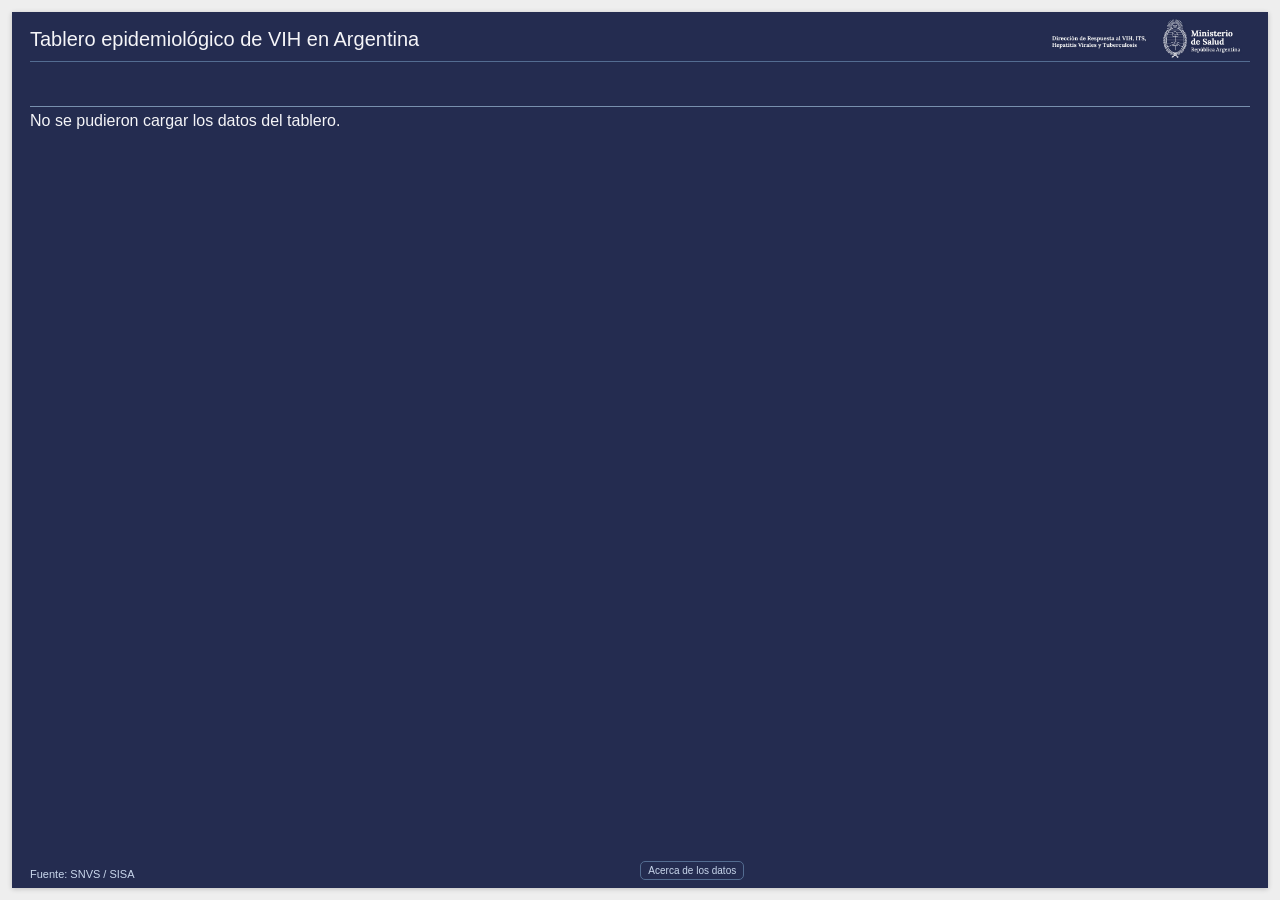
==== Tablero epidemiológico/index.html @ 686b8e59 "Actualiza tablero epidemiológico SNVS" ====
<!doctype html>
<html lang="es"><head><meta charset="utf-8"><meta name="viewport" content="width=device-width,initial-scale=1"><title>Tablero epidemiológico de VIH en Argentina</title><link rel="stylesheet" href="tablero.css?v=5a34aff907e933073be30cf31697fdbc86e9126747e6f04a973ccd73c7a1d523"><script defer src="datos.js?v=08d4b84c9bd1db1214e5861d3b5631795f419cfc0ba12c6e5f6bb21f41cb4338"></script><script defer src="sifilis-local.js?v=eb937ed7e696e6b89b0c40c499ac1662954489f617b2821fdbd44c3e2dfa8a61"></script><script defer src="tablero.js?v=c95aaaac91baa90a50e27a6c3d71727dc5d7f3d532b2e5aba0de4948b0224da9"></script></head>
<body>
<div class="reporte-viewport"><main>
<header><h1>Tablero epidemiológico de VIH en Argentina</h1><div class="logo-institucional"><img src="logo-institucional.jpg?v=9d30879857f6b8a193ab15d18e3f5077c43b7bac5452ae0323095294196f23f1" alt="Dirección de Respuesta al VIH, ITS, Hepatitis Virales y Tuberculosis. Ministerio de Salud de la República Argentina."></div></header>
<nav aria-label="Secciones del tablero" id="navegacion"></nav>
<div id="demo" hidden>DEMOSTRACIÓN · Datos ficticios para verificar el funcionamiento.</div>
<div class="titulo-vista"><h2 id="titulo" tabindex="-1"></h2><button id="restablecer">Restablecer filtros</button></div>
<div id="contenido"></div>
<footer><span id="periodo">Fuente: SNVS / SISA</span><button class="acerca" id="abrir-metodologia">Acerca de los datos</button><span class="pie-derecho"><span id="fecha-exportacion"></span><small id="version-tablero" class="version-tablero" hidden></small></span></footer>
</main></div>
<dialog id="dialogo"><div class="dialogo-cabecera"><h2 id="dialogo-titulo"></h2><button id="cerrar-dialogo" aria-label="Cerrar">Cerrar ×</button></div><div id="dialogo-contenido"></div></dialog>
<template id="metodologia-casos">
  <p>La evolución compara diagnósticos de VIH por año de diagnóstico. Podés elegir casos o tasas y combinar varias geografías, sexos y edades. Cada serie conserva su propio valor. El n total cuenta una sola vez los casos incluidos en selecciones superpuestas.</p>
  <p>Las tasas dividen los diagnósticos por la población del mismo año, territorio, sexo y grupo etario, y se expresan por 100.000 habitantes. El mapa y el ranking provincial tienen sus propios filtros y muestran el año seleccionado.</p>
  <p class="nota">Fuente de casos: SNVS / SISA. Los conteos pueden actualizarse por retrasos de notificación.</p>
</template>
<template id="metodologia-geografia">
  <p>Las barras apiladas muestran cómo se distribuyen los diagnósticos de VIH entre regiones en cada año. El mapa y el ranking muestran el porcentaje correspondiente a cada provincia en el año seleccionado, sobre los diagnósticos con provincia de residencia conocida.</p>
  <p>Los filtros de género y grupo de edad se aplican a ambas vistas. El selector de año se aplica al mapa y al ranking. En esta distribución, GBA comprende CABA y 24 partidos bonaerenses. Centro comprende el resto de Buenos Aires, Córdoba, Santa Fe y Entre Ríos.</p>
  <p class="nota">Fuente: SNVS / SISA.</p>
</template>
<template id="metodologia-genero">
  <p>La solapa muestra la distribución de diagnósticos de VIH por género y edad y su evolución. La geografía se comparte. El grupo de edad filtra los gráficos de género, y el género filtra los gráficos de edad.</p>
  <p>La razón varones/mujeres divide los diagnósticos de varones por los de mujeres. La mediana se calcula a partir de las edades individuales y representa el punto que divide los diagnósticos con edad informada en dos mitades.</p>
  <p class="nota">Fuente: SNVS / SISA. El género registrado en esta solapa es una variable distinta del sexo usado para las tasas poblacionales.</p>
</template>
<template id="metodologia-vias">
  <p>El gráfico circular muestra la distribución de las vías de transmisión informadas en los diagnósticos de VIH de 2025, según la geografía, el género y la edad elegidos.</p>
  <p>Al seleccionar varones, aparece la comparación por grupo de edad. Cada barra representa el 100 % de las vías informadas en ese grupo para el año seleccionado. El n indica los diagnósticos incluidos en el cálculo.</p>
  <p class="nota">Fuente: SNVS / SISA.</p>
</template>
<template id="metodologia-diagnostico">
  <p>Los porcentajes de diagnóstico tardío y enfermedad avanzada se calculan sobre los casos con dato de oportunidad diagnóstica. La enfermedad avanzada está incluida en el diagnóstico tardío.</p>
  <p>La evolución y las comparaciones por edad, género y vía de transmisión usan los bienios 2022–2023 y 2024–2025. Los porcentajes se calculan después de sumar los casos y denominadores de cada bienio.</p>
  <p>Se muestra el porcentaje cuando al menos el 60 % de los casos del grupo tiene dato de oportunidad diagnóstica. El n indica cuántos casos tienen ese dato.</p>
  <p class="nota">Fuente: SNVS / SISA.</p>
</template>
<template id="metodologia-mapas-diagnostico">
  <p>Los dos mapas muestran diagnóstico tardío y enfermedad avanzada por jurisdicción para el bienio, género y grupo de edad seleccionados. La enfermedad avanzada es parte del diagnóstico tardío. Ambos porcentajes se calculan sobre los casos con dato de oportunidad diagnóstica de todo el bienio.</p>
  <p>Se muestra el valor cuando al menos el 55 % de los casos del grupo tiene dato. Las jurisdicciones por debajo del umbral se indican en gris.</p>
  <p>Al elegir una región se amplía el detalle territorial. GBA comprende CABA y 24 partidos bonaerenses. Centro incluye el resto de Buenos Aires, Córdoba, Santa Fe y Entre Ríos.</p>
  <p class="nota">Fuente: SNVS / SISA.</p>
</template>
<template id="metodologia-mortalidad">
  <p>La solapa reúne las defunciones por sida y las tasas de mortalidad por 100.000 habitantes. La tasa bruta divide las defunciones por la población correspondiente. La tasa ajustada por edad combina las tasas específicas usando una población estándar.</p>
  <p>La tabla resume 2020–2024. El mapa y la comparación provincial muestran 2024. Los gráficos por edad muestran las tasas y qué proporción de las defunciones corresponde a cada grupo.</p>
  <p class="nota">Fuente: DEIS / Ministerio de Salud de la Nación. Boletín N.º 43 de Respuesta al VIH y las ITS en Argentina y tablas de defunciones del tablero.</p>
</template>
<template id="metodologia-sifilis">
  <p>La evolución, el mapa provincial y las comparaciones muestran diagnósticos notificados de sífilis. Las tasas dividen los casos por las proyecciones de población del INDEC para el año, la geografía, el sexo y la edad correspondientes, y se expresan por 100.000 habitantes.</p>
  <p>La evolución recorre todos los años. El mapa y la comparación regional usan el año y el grupo de edad seleccionados y siempre muestran el país completo. La comparación por edad muestra todos los grupos visibles del año elegido. La dona muestra la distribución por sexo registrado.</p>
  <p>«Todas las edades» incluye los diagnósticos desde los 10 años y los de edad sin especificar. Su tasa usa la población de 10 años o más. «Ambos sexos» incluye los diagnósticos sin sexo informado. Las barras de edad individuales empiezan en 15–19. Centro reúne CABA, Buenos Aires, Córdoba, Entre Ríos y Santa Fe. El total de Argentina incluye casos sin jurisdicción informada.</p>
  <p class="nota">Fuente de casos: SNVS. Las tasas de sífilis empiezan en 2022 y usan la serie poblacional del INDEC basada en el Censo 2022.</p>
</template>
<template id="metodologia-sifilis-territorio">
  <p>Se muestran muestras de tamizaje de sífilis en población general y en personas gestantes. Para gestantes se suman las muestras del primer control y de controles sin especificar antes de calcular los indicadores.</p>
  <p>La positividad es el número de muestras positivas dividido por el de muestras estudiadas, multiplicado por 100. Las barras de casos separan las muestras positivas y negativas. Para calcular resultados nacionales o regionales se suman los conteos provinciales antes de dividir.</p>
  <p>El grupo de edad filtra las evoluciones. El año filtra las comparaciones por edad. «Todas las edades» incluye a menores de 10 años y muestras sin edad especificada. En gestantes, los grupos a partir de 65 años figuran en el total de todas las edades.</p>
  <p class="nota">Fuente: SNVS / SISA, reporte SNVS004, semanas epidemiológicas 1–53.</p>
</template>
<template id="metodologia-sifilis-coinfeccion">
  <p>Se cuentan los registros con un diagnóstico de VIH y uno de sífilis en el mismo año calendario. La proporción divide esos registros por todos los diagnósticos de VIH del mismo grupo y año. El segmento sin coinfección registrada es la diferencia entre ambos conteos.</p>
  <p>La comparación por edad usa la edad registrada en el archivo de coinfección, que no especifica a cuál de los diagnósticos corresponde. El total nacional incluye registros sin provincia informada. Centro incluye CABA, Buenos Aires, Córdoba, Entre Ríos y Santa Fe.</p>
  <p>«Todas las edades» y «Ambos sexos» incluyen respectivamente los registros sin edad o sin sexo informado.</p>
  <p>Cuando el recuento de coinfecciones supera el total de VIH del grupo, se omite la barra y la proporción de esa categoría. Los conteos quedan disponibles en «Ver datos».</p>
</template>
<template id="metodologia-resumen">
  <p>Las tarjetas muestran 2025 o, cuando falta ese dato, 2024. Diagnóstico tardío y enfermedad avanzada usan 2024–2025, con 2022–2023 como bienio de comparación. Las líneas anuales muestran hasta cinco años. La referencia nacional corresponde al mismo período que el valor territorial.</p>
  <p>El mapa muestra valores por provincia. Las vías de transmisión se calculan a partir de los conteos por género disponibles en el tablero e incluyen las vías desconocidas en el denominador.</p>
</template>
<template id="metodologia-definiciones">
  <p>Esta solapa reúne las definiciones de los indicadores, sus fórmulas y los criterios de disponibilidad. Consultá «Acerca de los datos» en cada solapa para ver cómo se aplican a sus gráficos.</p>
  <p>La fecha de exportación al pie de cada solapa corresponde a la base utilizada cuando la fecha está informada.</p>
</template>
<template id="metodologia-enlaces">
  <p class="fuentes-metodologia">Portales oficiales · <a href="https://sisa.msal.gov.ar/sisa/" target="_blank" rel="noopener">SISA</a> · <a href="https://www.indec.gob.ar/indec/web/Nivel3-Tema-2-24" target="_blank" rel="noopener">INDEC · Proyecciones y estimaciones de población</a></p>
</template>
<template id="metodologia-empalme">
  <p>El empalme poblacional se hace entre 2021 y 2022. Hasta 2021 se usan las proyecciones basadas en el Censo 2010. Desde 2022 se usan las estimaciones y proyecciones basadas en el Censo 2022. Cada tasa usa el denominador de su año. El cambio de base poblacional puede influir en la variación de la tasa entre esos dos años.</p>
  <p class="fuentes-metodologia"><a href="https://www.indec.gob.ar/ftp/cuadros/publicaciones/proyecciones_prov_2010_2040.pdf" target="_blank" rel="noopener">INDEC · Proyecciones provinciales de población por sexo y grupo de edad, 2010–2040 (Censo 2010)</a></p>
</template>
<template id="metodologia-poblacion-2022">
  <p class="fuentes-metodologia"><a href="https://www.indec.gob.ar/ftp/cuadros/publicaciones/proyecciones_jurisdicciones_2022_2040.pdf" target="_blank" rel="noopener">INDEC · Estimaciones y proyecciones de población por sexo y grupos de edad, jurisdicciones, 2022–2040 (Censo 2022)</a></p>
</template>
<template id="metodologia-cartografia">
  <p class="nota">Cartografía: Natural Earth y, para partidos bonaerenses, IGN / GeoRef. <a href="FUENTES.md">Fuentes cartográficas</a> · <a href="LICENCIA.md">Licencia</a>.</p>
</template>
<script src="https://metricas-tableros.estudiosymonitoreo.workers.dev/medir.js" data-pagina="epidemiologico" defer referrerpolicy="no-referrer"></script></body></html>
---- Tablero epidemiológico/tablero.css ----
:root{font-family:Arial,Helvetica,sans-serif;color:#f5f5f8;background:#eee;color-scheme:dark;--azul:#242c50;--linea:#536c91;--suave:#bcd9fa}
*{box-sizing:border-box}body{margin:0;display:flex;height:100vh;overflow:hidden}button,select,input{font:inherit}button,summary{cursor:pointer}a{color:inherit}button{border:1px solid var(--linea);background:#303c61;color:white;border-radius:5px;padding:7px 10px}button:hover{background:#405479}a:focus-visible,button:focus-visible,input:focus-visible,select:focus-visible,summary:focus-visible,[tabindex]:focus-visible{outline:2px solid #ffd337;outline-offset:2px}[hidden]{display:none!important}
/* Medidas de la navegación del tablero SVIH: tipografía de 13 px, iconos de 29 px. */
aside{display:flex;flex-direction:column;flex:0 0 240px;width:240px;height:100vh;background:#fff;color:#606469;padding:20px 0;color-scheme:light}nav button{display:flex;align-items:center;gap:13px;text-align:left;width:calc(100% - 8px);font-size:13px;font-weight:400;line-height:1.25;padding:14px 15px 14px 25px;border:0;border-radius:0 24px 24px 0;background:transparent;color:inherit}nav button[aria-current=page]{background:#bed7f5;color:#087dff;font-weight:700}nav button:hover{background:#eaf1fc}.nav-icon{width:29px;height:29px;flex:0 0 29px;padding:4px;border-radius:8px;color:var(--icono);background:var(--icono-fondo)}nav button span{white-space:normal;min-width:0}.acerca{margin:auto 16px 16px;background:#eaf1fc;color:#235a9e;border:0;text-align:left;font-size:12px;padding:12px}
.reporte-viewport{flex:1;min-width:0;height:100vh;position:relative}main{position:absolute;width:1366px;height:768px;padding:18px 24px 12px;background:var(--azul);box-shadow:0 1px 5px #0003;transform-origin:top left;display:flex;flex-direction:column;overflow:hidden}
header{height:76px;flex:none;display:flex;align-items:center;justify-content:space-between;gap:22px;border-bottom:2px solid var(--linea);padding-bottom:12px}h1{font-size:28px;font-weight:400;line-height:1.2;margin:0;max-width:850px}.logo-institucional{width:380px;height:80px;position:relative;overflow:hidden;flex:none}.logo-institucional img{display:block;width:100%;height:100%;object-fit:cover;object-position:right;clip-path:inset(4px 2px 3px 0)}
.titulo-vista{height:50px;flex:none;display:flex;align-items:center;justify-content:space-between;gap:20px}h2{font-size:22px;margin:0}h3{font-size:16px;line-height:1.25;margin:0;flex:none}#restablecer{font-size:11px}#demo{font-size:11px;flex:none;background:#f9db83;color:#332a12;padding:5px 10px;font-weight:bold}
#contenido{flex:1;min-height:0;display:flex;flex-direction:column;gap:12px}.dos,.tres{flex:1;min-height:0;display:grid;grid-template-columns:minmax(0,1fr) minmax(0,1fr);gap:16px}.panel{display:flex;flex-direction:column;gap:10px;min-width:0;min-height:0;border:1px solid #435678;border-radius:7px;background:#252f50;padding:12px}.panel>.dos{gap:10px;border:0}.controles{display:flex;align-items:flex-start;gap:8px;flex:none}.control{flex:1;min-width:0;font-size:11px}.control>span{display:block;font-weight:bold;color:var(--suave);margin-bottom:5px}.control select,.control summary{width:100%;border:1px solid var(--linea);border-radius:4px;padding:9px 8px;background:#283353;color:white;text-overflow:ellipsis;white-space:nowrap;overflow:hidden;font-size:11px;height:34px}.control details{position:relative}.control details[open]{z-index:20}.opciones{position:absolute;top:100%;left:0;width:max(100%,240px);max-width:330px;border:1px solid #7489ae;background:#283353;padding:10px;box-shadow:0 5px 14px #0006;border-radius:5px}.opciones input[type=search]{width:100%;padding:8px;margin-bottom:7px;border:1px solid var(--linea);background:#1f2946;color:white}.lista-opciones{max-height:260px;overflow:auto}.lista-opciones label{display:flex;align-items:center;gap:8px;padding:8px 4px;line-height:1.4}.lista-opciones input{accent-color:#72adff;width:16px;height:16px;flex:none}
.grafico{width:100%;flex:1;min-height:0;display:block;overflow:visible}.grafico text{font-size:12px;fill:#ebf2fc}.grafico .rejilla{stroke:#67728c;stroke-width:.5}.grafico .valor-punto,.grafico .valor-barra{font-size:13px;font-weight:600;paint-order:stroke;stroke:#252f50;stroke-width:3px;stroke-linejoin:round}.leyenda{display:flex;flex-wrap:wrap;gap:6px 14px;font-size:11px;line-height:1.4;flex:none;max-height:60px;overflow:auto}.leyenda span{display:flex;align-items:center;gap:6px}.muestra{width:10px;height:10px;border-radius:2px;flex:none}.nota{font-size:11px;line-height:1.4;color:#c6d5ed;margin:0;flex:none}.vacio{flex:1;display:grid;place-items:center;padding:20px;color:var(--suave)}
.mapa-y-ranking{flex:1;min-height:0;display:grid;grid-template-columns:minmax(0,1fr) minmax(0,1fr);gap:10px}.mapa-columna{display:flex;flex-direction:column;gap:5px;min-height:0;min-width:0}.mapa-contenedor{position:relative;background:#cce3eb;border-radius:5px;overflow:hidden;flex:1;min-height:0}.mapa{display:block;width:100%;height:100%;touch-action:none}.mapa path{stroke:#fff;stroke-width:.65;vector-effect:non-scaling-stroke}.mapa path[data-nombre]:hover,.mapa path[data-nombre]:focus{stroke:#ffd337;stroke-width:2}.mapa .valor-provincia{font-size:10px;font-weight:700;fill:#183759;paint-order:stroke;stroke:#fff;stroke-width:2.8px;stroke-linejoin:round;pointer-events:none}.mapa .linea-caba{stroke:#183759;stroke-width:1;fill:none;vector-effect:non-scaling-stroke}.zoom{position:absolute;right:5px;bottom:5px;display:flex;gap:3px}.zoom button{background:#fff;color:#253657;border-color:#829bb5;padding:4px 8px;font-size:11px}.mapa-info{font-size:10px;line-height:1.3;min-height:26px;flex:none}.escala{font-size:9px;display:flex;align-items:center;flex-wrap:wrap;gap:5px;flex:none}.gradiente{display:inline-block;width:60px;height:7px;background:linear-gradient(90deg,#bedbf6,#237bd1)}
.ranking{display:flex;flex-direction:column;justify-content:space-between;gap:3px;min-height:0;padding:1px 0}.fila-ranking{display:grid;grid-template-columns:minmax(75px,1.15fr) minmax(35px,1fr) 40px;gap:5px;align-items:center;font-size:10px;line-height:1.15;min-height:12px}.fila-ranking span{white-space:normal}.barra-ranking{height:11px;background:#1f2844}.barra-ranking i{display:block;height:100%;background:#4c94f1}.fila-ranking strong{text-align:right;font-weight:600;font-variant-numeric:tabular-nums;white-space:nowrap}
.acciones-datos{display:flex;gap:8px;align-items:center;justify-content:flex-end;flex:none;margin-top:auto}.acciones-datos button{font-size:10px;padding:5px 8px}.tabla-scroll{overflow:auto;max-height:65vh;margin-top:12px}table{border-collapse:collapse;width:100%;font-size:12px;text-align:left}th,td{padding:8px;border-bottom:1px solid #526484;white-space:nowrap}th{position:sticky;top:0;background:#303c61}
footer{height:29px;flex:none;display:flex;align-items:flex-end;justify-content:space-between;gap:20px;font-size:11px;color:#c9d7ec}dialog{color:#f5f5f8;background:#252f50;border:1px solid #7188ab;border-radius:9px;width:min(1000px,94vw);max-height:88vh;padding:20px;line-height:1.6}dialog::backdrop{background:#10162dbb}.dialogo-cabecera{display:flex;align-items:center;justify-content:space-between;gap:20px;margin-bottom:10px}dialog h2{font-size:20px}#dialogo-contenido{overflow:auto;max-height:72vh}
@media(max-width:700px){body{display:block;height:auto;overflow:auto}aside{width:100%;height:auto;padding:12px;display:block}nav{display:flex;overflow:auto}nav button{width:auto;flex:none;max-width:190px;border-radius:18px;padding:9px;font-size:12px}nav button span{max-width:125px}.acerca{display:none}.reporte-viewport{height:auto}main{position:relative;transform:none!important;left:0!important;top:0!important;width:100%;height:auto;min-height:100vh;padding:14px;overflow:visible}header{height:auto;display:block;padding-bottom:12px}h1{font-size:23px}.logo-institucional{width:300px;max-width:100%;height:74px;margin-top:8px}.titulo-vista{height:auto;padding:15px 0}h2{font-size:20px}#restablecer{max-width:100px}#contenido{display:block}.dos,.tres{display:flex;flex-direction:column;gap:14px}.panel{min-height:350px;margin-bottom:14px}.controles{flex-wrap:wrap;margin-bottom:12px}.control{flex:1 1 140px}.grafico{min-height:260px;flex:auto}.mapa-y-ranking{min-height:440px;flex:none}.mapa-contenedor{height:370px;flex:auto}.ranking{min-height:400px}.fila-ranking{font-size:9px}.leyenda{max-height:none}.acciones-datos{margin-top:10px}footer{height:auto;flex-wrap:wrap;font-size:10px;padding:14px 0;gap:8px}.opciones{max-width:260px}}
@media print{body{height:auto;overflow:visible}aside{display:none}.reporte-viewport{width:100%;height:auto}main{position:relative;transform:none!important;left:0!important;top:0!important}button{display:none}body{print-color-adjust:exact;-webkit-print-color-adjust:exact}}

/* Resumen ejecutivo aprobado: mismo fondo azul, filtros destacados e indicadores. */
main{background:#242c50}header{height:68px}h1{font-size:26px}.titulo-vista{height:44px}h2{font-size:22px}.panel{border:0;border-top:1px solid #597092;border-radius:0;background:#242c50;padding:10px 0;gap:8px}.grafico .rejilla{stroke:#6a7e9f;opacity:.35}.grafico .valor-punto,.grafico .valor-barra{stroke:#242c50}.leyenda{font-size:11px}.barra-ranking{background:transparent}.barra-ranking i{height:2px;position:relative;top:5px;background:#6289af!important}.barra-ranking i::after{content:'';position:absolute;right:-3px;top:-2px;width:6px;height:6px;border-radius:50%;background:#7ed7ef}.fila-ranking{font-size:10px}.mapa-contenedor{background:#314567}.acciones-datos button{border:1px solid #607a9b;background:#2b4065}.resumen-indicadores{display:grid;grid-template-columns:1fr 1fr 1fr;gap:14px;flex:none;height:74px}.tarjeta-resumen{display:flex;justify-content:space-between;gap:10px;align-items:center;background:#2c3c5b;border:1px solid #536e91;border-radius:8px;padding:9px 12px;min-width:0}.resumen-etiqueta{font-size:10px;color:#c2d4e9;line-height:1.3;margin:0 0 3px}.resumen-numero{font-size:26px;line-height:1.1;color:#fff;letter-spacing:-.4px;margin:0}.resumen-contexto{font-size:9px;line-height:1.3;color:#afc9e3;margin-top:4px;max-width:330px}.resumen-icono{height:24px;width:24px;color:#79d8ed;flex:none}.banda-filtros{display:flex;flex-direction:column;gap:5px;flex:none;border:1px solid #748bab;border-radius:7px;padding:8px 10px;background:#304463}.banda-filtros h3{font-size:12px;color:#e6f4ff;display:flex;align-items:center;gap:8px}.banda-filtros h3 svg{width:16px;height:16px}.banda-filtros .controles{margin:0}.banda-filtros .control{font-size:11px}.banda-filtros .control>span{color:#d9e8f7;font-size:11px}.banda-filtros .control select,.banda-filtros .control summary{border:1px solid #a4bed8;background:#edf5fc;color:#203a5e;font-size:12px;height:32px;padding:8px 9px}.banda-filtros .control details{color:#e7f5ff}.banda-doble{display:grid;grid-template-columns:1fr 1fr;gap:16px;flex:none}.filtro-alcance{margin-left:auto;font-size:9px;font-weight:400;color:#c5dbf1}.titulo-vista:after{display:none}#contenido{gap:9px}.mapa-info{font-size:9px;min-height:23px}.escala{font-size:9px}.mapa .valor-provincia{font-size:10px}.miniNota{color:#c2d6ed;font-size:10px}
.ranking{gap:2px}.fila-ranking{grid-template-columns:100px minmax(25px,1fr) 36px;font-size:9.5px;min-height:10px}.resumen-numero{white-space:nowrap}
#contenido{row-gap:12px}.resumen-indicadores{height:78px}.tarjeta-resumen{min-height:78px}.barra-ranking{position:relative}.ranking.con-referencia .barra-ranking:before{content:'';position:absolute;left:var(--referencia);top:-1px;height:14px;border-left:1px dashed #e5cc84;z-index:2}.nota-referencia{color:#f2d597;font-size:9px;line-height:1.3;margin-top:2px}

.banda-filtros select{color-scheme:light}.fila-ranking.sin-dato .barra-ranking i{visibility:hidden}
@media(max-width:700px){
 .banda-doble{grid-template-columns:1fr;gap:12px;margin-bottom:12px}
 .banda-filtros{margin-bottom:12px}.banda-filtros h3{flex-wrap:wrap}
 .filtro-alcance{margin-left:0;width:100%}
 .resumen-indicadores{grid-template-columns:1fr;height:auto;gap:8px;margin-bottom:14px}
 .tarjeta-resumen{min-height:78px}.resumen-numero{font-size:24px}
 .panel{padding:12px 0}.ranking{min-height:400px}
 .fila-ranking{grid-template-columns:minmax(65px,1.2fr) minmax(25px,1fr) 36px;font-size:9px}
}

/* Navegación superior, como el tablero SVIH: todas las solapas a la vista. */
#navegacion{display:flex;flex:none;height:44px;border-bottom:1px solid #7890ae;gap:0;align-items:stretch}
#navegacion button{flex:1;width:auto;min-width:0;justify-content:center;text-align:center;gap:5px;padding:5px 6px;border-radius:0;font-size:12px;font-weight:600;color:#f5f5f8;line-height:1.15;border-bottom:3px solid transparent}
#navegacion button[aria-current=page]{background:#3f587b;border-bottom-color:#8bd9f5;color:#fff}
#navegacion button:hover{background:#344867}
#navegacion button[data-pagina]{--fondo-solapa:#23365e;background:var(--fondo-solapa)}
#navegacion button[data-pagina^="sifilis"]{--fondo-solapa:#14606b}
#navegacion button:is([data-pagina="diagnostico"],[data-pagina="mapas-diagnostico"],[data-pagina="mortalidad"]){--fondo-solapa:#2a527e}
#navegacion button[data-pagina="definiciones"]{--fondo-solapa:#473d77}
#navegacion button[data-pagina]:hover{background:color-mix(in srgb,var(--fondo-solapa),white 9%)}
#navegacion button[data-pagina][aria-current=page]{background:color-mix(in srgb,var(--fondo-solapa),white 16%)}
#navegacion .nav-icon{width:22px;height:22px;flex-basis:22px;padding:3px;border-radius:5px}
footer .acerca{margin:0;padding:3px 7px;font-size:10px;white-space:nowrap;background:transparent;color:#c9d7ec;border:1px solid #536c91;display:block}
@media(max-width:700px){#navegacion{height:auto;overflow-x:auto;min-height:50px}#navegacion button{flex:0 0 155px}#navegacion button span{max-width:120px}}

.diagnostico-vias{display:flex;flex:1;min-height:0;flex-direction:column;justify-content:space-evenly;gap:5px}.via-diagnostico{display:grid;grid-template-columns:175px minmax(0,1fr);gap:10px;align-items:center}.via-nombre{font-size:11px;line-height:1.2}.via-barras{display:flex;flex-direction:column;gap:3px}.via-metrica{display:grid;grid-template-columns:minmax(0,1fr) 58px;gap:8px;align-items:center;font-size:11px}.via-pista{background:#1f2844;height:9px}.via-pista i{display:block;height:100%}.via-metrica strong{text-align:right;font-weight:600;white-space:nowrap}
@media(max-width:700px){header{height:auto}.via-diagnostico{grid-template-columns:110px minmax(0,1fr)}.diagnostico-vias{min-height:290px;flex:auto}.via-nombre,.via-metrica{font-size:10px}}

.leyenda span{min-width:0;max-width:100%;overflow-wrap:anywhere}.via-diagnostico{flex:1;min-height:0}.via-barras{gap:2px}.via-metrica{font-size:10px;line-height:1.1}.via-pista{height:7px}.diagnostico-vias{gap:3px}.via-nombre{font-size:10px}

/* Muestra efectiva, con la misma tipografía de las leyendas. */
.muestra-n{font-size:11px;line-height:1.4;margin:0;color:#e6eef9;flex:none}.sin-datos-suficientes{font-size:11px;fill:#d6dbe4}.fila-ranking.insuficiente{grid-template-columns:100px minmax(0,1fr)}.aviso-insuficiente{font-size:10px;color:#d6dbe4;line-height:1.15}.fila-ranking .aviso-insuficiente{white-space:nowrap}.mapa .valor-provincia{vector-effect:non-scaling-stroke}
@media(max-width:700px){.muestra-n{font-size:11px}.fila-ranking.insuficiente{grid-template-columns:minmax(75px,1fr) minmax(0,1.4fr)}}
/* Reservar espacio al n sin perder las 24 provincias (25 divisiones en GBA). */
#contenido{row-gap:9px}.panel{gap:6px}.ranking{gap:1px}.fila-ranking{font-size:9px;line-height:1;min-height:8px}.fila-ranking .aviso-insuficiente{font-size:9px;line-height:1}.resumen-indicadores{height:74px}.tarjeta-resumen{min-height:74px}.resumen-numero{font-size:25px}
.ranking .barra-ranking{height:8px}.ranking .barra-ranking i{top:3px}.ranking.con-referencia .barra-ranking:before{height:10px}

/* Franja superior compacta: deja al menos tres cuartos del alto para los gráficos. */
main{padding:8px 18px 8px}header{height:42px;padding-bottom:4px;border-bottom-width:1px}h1{font-size:20px}.logo-institucional{width:240px;height:46px}
#navegacion{height:30px}#navegacion button{font-size:10px;padding:2px 4px;gap:4px;line-height:1.05}#navegacion .nav-icon{width:20px;height:20px;flex-basis:20px;padding:3px}#navegacion #restablecer{flex:0 0 104px;font-size:9px;font-weight:400;background:transparent}
.titulo-vista{height:0;overflow:hidden;position:absolute;width:1px;clip-path:inset(50%)}
.banda-filtros{padding:4px 7px;gap:0;border-radius:5px}.banda-filtros h3{display:none}.banda-filtros .control>span{font-size:9px;margin-bottom:2px;line-height:1.1}.banda-filtros .control select,.banda-filtros .control summary{height:25px;padding:4px 7px;font-size:11px}
#contenido{row-gap:5px;padding-top:5px}.banda-doble{gap:16px}.resumen-indicadores{height:40px;gap:12px}.tarjeta-resumen{min-height:40px;padding:3px 8px;border-radius:5px;gap:5px}.tarjeta-resumen>div{display:grid;grid-template-columns:minmax(0,1fr) auto;column-gap:9px;align-items:center;min-width:0;flex:1}.resumen-etiqueta{font-size:9px;margin:0;line-height:1.1}.resumen-numero{font-size:20px;grid-column:2;grid-row:1 / 3;line-height:1}.resumen-contexto{font-size:8px;line-height:1.1;margin:1px 0 0;grid-column:1;max-width:none}.resumen-icono{width:16px;height:16px}.panel{padding-top:8px}h3{font-size:15px}
.una{display:flex;flex:1;min-height:0}.una>.panel{flex:1}
.matriz-vias{display:grid;grid-template-columns:minmax(145px,1.7fr) repeat(var(--anios),minmax(35px,1fr));grid-auto-rows:minmax(25px,1fr);gap:5px;flex:1;min-height:0;align-items:stretch}.matriz-cabecera{font-size:11px;font-weight:bold;display:flex;align-items:center;justify-content:center}.matriz-cabecera:first-child{justify-content:flex-start}.matriz-via{font-size:11px;line-height:1.2;display:flex;align-items:center}.matriz-valor{display:flex;align-items:center;justify-content:center;border:1px solid #587492;border-radius:4px;font-size:12px;font-weight:600;font-variant-numeric:tabular-nums}
@media(max-width:700px){main{padding:12px}header{height:auto}h1{font-size:21px}.logo-institucional{width:260px;height:64px}#navegacion{height:auto;min-height:38px}#navegacion button{flex:0 0 145px;font-size:11px;padding:5px}.resumen-indicadores{height:auto}.tarjeta-resumen{min-height:48px}.resumen-numero{font-size:21px}.banda-filtros .control>span{font-size:10px}.banda-filtros .control select,.banda-filtros .control summary{height:32px;font-size:12px}.banda-filtros{padding:7px}.matriz-vias{min-height:300px;grid-template-columns:minmax(90px,1.6fr) repeat(var(--anios),minmax(25px,1fr));gap:3px}.matriz-valor,.matriz-via,.matriz-cabecera{font-size:9px}.una{display:block}}
#demo{position:absolute;top:0;left:0;right:0;height:13px;padding:1px 5px;font-size:9px;line-height:11px;z-index:3}

.matriz-vias{grid-template-rows:24px repeat(var(--vias),minmax(25px,1fr))}
.evolucion-vias{display:flex;flex-direction:column;justify-content:space-evenly;flex:1;min-height:0;gap:7px}.grupo-via{display:grid;grid-template-columns:170px minmax(0,1fr);gap:12px;align-items:center}.nombre-via{font-size:11px;line-height:1.2}.barras-anuales{display:flex;flex-direction:column;gap:3px}.barra-anual{display:grid;grid-template-columns:minmax(0,1fr) 48px;gap:8px;align-items:center;font-size:11px;line-height:1}.pista-anual{height:8px;background:#1f2844}.pista-anual i{display:block;height:100%}.barra-anual strong{text-align:right;white-space:nowrap;font-weight:600}.diagnostico-vias .via-pista{height:12px}.diagnostico-vias .via-barras{gap:5px}
@media(max-width:700px){.evolucion-vias{min-height:430px}.grupo-via{grid-template-columns:110px minmax(0,1fr);gap:7px}.nombre-via,.barra-anual{font-size:10px}}
.evolucion-vias{gap:5px}.barras-anuales{gap:2px}.barra-anual{font-size:10px}.pista-anual{height:7px}

/* Selectores visuales: iconos por dimensión y selección múltiple destacada. */
.selector-visual{position:relative}.selector-icono{position:absolute;left:5px;top:4px;width:17px;height:17px;padding:2px;border-radius:4px;color:#246baf;background:#dceafb;pointer-events:none}.control[data-tipo=genero] .selector-icono{color:#8b3cb0;background:#f1e4f8}.control[data-tipo=edad] .selector-icono{color:#218556;background:#ddf3e7}.control[data-tipo=anio] .selector-icono{color:#a36c06;background:#fff0d1}.control[data-tipo=region] .selector-icono,.control[data-tipo=geografia] .selector-icono{color:#008b96;background:#d6f0f1}
.banda-filtros .selector-visual select,.banda-filtros .selector-visual summary{appearance:none;padding-left:27px;padding-right:20px;border-radius:6px;background-color:#f1f7fd;background-image:url("data:image/svg+xml,%3Csvg xmlns='http://www.w3.org/2000/svg' width='12' height='12' viewBox='0 0 24 24' fill='none' stroke='%23203a5e' stroke-width='2.5'%3E%3Cpath d='m6 9 6 6 6-6'/%3E%3C/svg%3E");background-repeat:no-repeat;background-position:right 6px center;box-shadow:0 1px 2px #101b301a}.selector-visual summary{list-style:none}.selector-visual summary::-webkit-details-marker{display:none}.banda-filtros .selector-visual select:hover,.banda-filtros .selector-visual summary:hover{border-color:#73d4ef;background-color:#fff}.selector-visual details[open]>summary{border-color:#73d4ef!important;box-shadow:0 0 0 2px #73d4ef35!important}.cantidad-selecciones{display:inline-block;font-size:8px;border-radius:8px;padding:0 4px;margin-left:5px;background:#76cddd;color:#16374d}.lista-opciones label:has(input:checked){background:#3b5475;border-radius:4px}.lista-opciones input{accent-color:#73d4ef}
/* Solo la fila de indicadores crece un 50% respecto de su tamaño compacto. */
.resumen-indicadores{height:60px;gap:18px}.tarjeta-resumen{min-height:60px;padding:4.5px 12px;border-radius:7.5px;gap:7.5px}.tarjeta-resumen>div{column-gap:13.5px}.resumen-etiqueta{font-size:13.5px}.resumen-numero{font-size:30px}.resumen-contexto{font-size:12px;margin-top:1.5px}.resumen-icono{width:24px;height:24px}
@media(max-width:700px){.resumen-indicadores{height:auto}.tarjeta-resumen{min-height:72px}.resumen-numero{font-size:31.5px}.selector-icono{top:7px}}

/* Año como grupo; el color identifica la vía en todos los años. */
.evolucion-vias .grupo-via{grid-template-columns:42px minmax(0,1fr)}.evolucion-vias .nombre-via{font-weight:600;font-size:12px}

/* El ranking conserva el mismo color que el mapa y su escala. */
.ranking .barra-ranking i{background:var(--color-mapa,#6289af)!important}.ranking .barra-ranking i::after{background:var(--color-mapa,#7ed7ef)}

/* Los filtros comunes se leen una sola vez, sin una referencia de color. */
.contexto-series{font-size:11px;line-height:1.35;color:#d1dfef;margin:0;flex:none}

/* Vista adaptable: ocupa el ancho y alto reales, sin imponer una proporción 16:9. */
@media(min-width:701px){
 .reporte-viewport{padding:12px;display:flex;height:100vh;height:100dvh}
 main{position:relative;left:auto;top:auto;transform:none;width:100%;height:100%;min-width:0;min-height:0}
 .grafico{height:0;flex:1 1 0;min-height:0}
}
@media(min-width:701px) and (max-height:760px){header{height:36px}.logo-institucional{height:38px}#navegacion{height:26px}}
/* Diagnóstico sin comparación por vía: ancho moderado y centrado. */
.diagnostico-acotado>.panel{max-width:1100px;width:100%;margin-inline:auto}
.definiciones-grid{display:grid;grid-template-columns:minmax(0,1fr) minmax(0,1fr);grid-template-rows:1fr 1fr;gap:18px;flex:1;min-height:0}.definiciones-grid .panel{gap:12px}.definiciones-grid h3{font-size:18px}.definiciones-grid p{font-size:14px;line-height:1.5;margin:0}.definiciones-grid .formula-definicion{font-size:15px;background:#304463;border-radius:5px;padding:12px;color:#d6f2fc}.definiciones-grid .nota{font-size:12px}
@media(max-width:700px){.definiciones-grid{display:flex;flex-direction:column}.definiciones-grid .panel{min-height:0}.definiciones-grid p{font-size:13px}.definiciones-grid h3{font-size:17px}}
.diagnostico-acotado>.panel{max-width:1400px;width:85%}.definiciones-grid .panel{gap:8px}.definiciones-grid h3{font-size:16px}.definiciones-grid p{font-size:13px;line-height:1.35}.definiciones-grid .formula-definicion{font-size:13px;padding:8px}.definiciones-grid .nota{font-size:11px}
@media(max-width:700px){.diagnostico-acotado>.panel{width:100%}}
@media(min-width:701px) and (max-height:760px){.evolucion-vias{gap:3px}.evolucion-vias .barras-anuales{gap:1px}.evolucion-vias .barra-anual{font-size:9px}.evolucion-vias .pista-anual{height:6px}}
.diagnostico-acotado>.panel{flex:0 1 85%}

/* La evolución de vías se centra al 65% cuando no se selecciona Varones. */
@media(min-width:701px){.vias-acotadas>.panel{flex:0 1 65%;width:65%;margin-inline:auto}}

.torta .valor-torta{font-size:13px;font-weight:600;fill:#fff;paint-order:stroke;stroke:#242c50;stroke-width:3px;stroke-linejoin:round}.torta .porcion-torta:hover,.torta .porcion-torta:focus{stroke:#fff;stroke-width:2px}.torta .linea-torta{pointer-events:none}

.pie-derecho{display:flex;flex-direction:row;align-items:baseline;gap:18px;text-align:right}.pie-derecho>span,.version-tablero{white-space:nowrap}.version-tablero{font-size:9px;line-height:1;color:#b9c9df;font-weight:400}

/* Tabla de mortalidad: cinco años siempre visibles mediante desplazamiento. */
.tabla-mortalidad{overflow:auto;max-height:360px}.tabla-mortalidad table{border-collapse:collapse;width:100%;font-size:14px}.tabla-mortalidad th,.tabla-mortalidad td{padding:7px 12px;border-bottom:1px solid #dae7f5;text-align:right}.tabla-mortalidad th:first-child{text-align:left}.tabla-mortalidad thead{position:sticky;top:0;background:#303c61}.tabla-mortalidad tbody tr:nth-child(even){background:#2b385a}

.control[data-tipo=sexo] select,.control[data-tipo=tipo] select{padding-left:28px}

.panel-mortalidad .ranking .barra-ranking i{height:8px;top:0}.panel-mortalidad .ranking .barra-ranking i::after{display:none}

/* Mortalidad: filtros y tarjeta sobre la tabla; barras y mapa desde la tarjeta. */
.mortalidad-columnas{display:grid;grid-template-columns:minmax(0,1.08fr) minmax(0,1fr) minmax(0,1fr);grid-template-rows:auto 60px minmax(0,1fr);gap:10px 32px;flex:1;min-height:0}
.mortalidad-columnas>.controles{grid-column:1;grid-row:1;gap:10px}
.resumen-mortalidad{grid-template-columns:minmax(0,1fr);width:100%;grid-column:1;grid-row:2}
.resumen-mortalidad .resumen-etiqueta{font-size:12px}
.resumen-mortalidad .resumen-contexto{font-size:11px}
.mortalidad-columnas>.panel{height:100%;min-height:0}
.mortalidad-columnas>.panel:has(.tabla-mortalidad){grid-column:1;grid-row:3}
.mortalidad-columnas>.barras-mortalidad{grid-column:2;grid-row:2 / 4}
.mortalidad-columnas>.panel-mortalidad{grid-column:3;grid-row:2 / 4}
.mortalidad-columnas .tabla-mortalidad{flex:1;min-height:0;max-height:none}
.mortalidad-columnas .tabla-mortalidad table{font-size:11px;table-layout:fixed}
.mortalidad-columnas .tabla-mortalidad th,.mortalidad-columnas .tabla-mortalidad td{padding:5px 4px}
.mortalidad-columnas .tabla-mortalidad th:first-child{width:34%}
.mortalidad-columnas tbody th{position:static;white-space:normal}
.mortalidad-columnas .ranking{flex:1;min-height:0;overflow:auto}
.barras-mortalidad .fila-ranking{grid-template-columns:minmax(85px,1fr) minmax(50px,1.4fr) 28px;font-size:11px;min-height:17px;flex-shrink:0}
.barras-mortalidad .ranking .barra-ranking i{height:9px;top:0}
.barras-mortalidad .ranking .barra-ranking i::after{display:none}
.panel-mortalidad .mapa-y-ranking{display:flex;flex-direction:column}
.panel-mortalidad .mapa-columna{flex:1}
@media(max-width:700px){
 .mortalidad-columnas{display:flex;flex-direction:column;gap:14px}
 .mortalidad-columnas>.panel{height:auto;min-height:0}
 .mortalidad-columnas>.controles{flex-wrap:nowrap}
 .mortalidad-columnas>.controles .control{flex:1;min-width:0}
 .mortalidad-columnas .tabla-mortalidad{max-height:650px;flex:auto}
 .barras-mortalidad .ranking{min-height:650px}
 .panel-mortalidad .mapa-y-ranking{height:650px;min-height:650px}
}

/* Navegación: 50% más alta que las alturas anteriores (30/26/38 px). */
#navegacion{height:45px}
#navegacion button{font-size:11px;padding:5px 4px;line-height:1.15}
#navegacion .nav-icon{width:24px;height:24px;flex-basis:24px}
@media(min-width:701px) and (max-height:760px){#navegacion{height:39px}}
@media(max-width:700px){#navegacion{height:57px;min-height:57px}#navegacion button{min-height:56px;font-size:12px}}

@media(min-width:701px){
 .definiciones-grid{grid-template-columns:repeat(3,minmax(0,1fr))}
 .definiciones-grid>.panel:first-child{grid-column:3;grid-row:1 / 3}
}

/* El mapa ocupa también la altura del pie de datos del ranking. */
.mapa-extendido{grid-template-rows:minmax(0,1fr) auto auto;row-gap:6px}
.mapa-extendido>.mapa-columna{grid-column:1;grid-row:1 / 4}
.mapa-extendido>.ranking{grid-column:2;grid-row:1;overflow:auto}
.mapa-extendido>.muestra-n{grid-column:2;grid-row:2}
.mapa-extendido>.acciones-datos{grid-column:2;grid-row:3;flex-wrap:wrap}
.mapa-extendido .mapa-info{min-height:12px}
.mapa-extendido .nota-referencia{margin:0}

/* Un único encabezado para las dos representaciones provinciales de mortalidad. */
.mortalidad-comparacion{grid-column:2 / 4;grid-row:2 / 4;display:grid;grid-template-columns:minmax(0,1fr) minmax(0,1fr);grid-template-rows:auto minmax(0,1fr);gap:8px 32px;min-width:0;min-height:0;border-top:1px solid #597092;padding-top:8px}.mortalidad-comparacion>h3{grid-column:1 / -1}.mortalidad-comparacion>.panel{border-top:0;padding-top:0;min-height:0}
@media(max-width:700px){.mortalidad-comparacion{display:flex;flex-direction:column;gap:14px}.mortalidad-comparacion>.panel{height:auto;min-height:0}}

/* Mortalidad: tabla, barras provinciales, mapa y dos gráficos nacionales por edad. */
@media(min-width:701px){
 .mortalidad-columnas{grid-template-columns:minmax(0,1.08fr) minmax(0,.78fr) minmax(0,.78fr) minmax(0,1.02fr);column-gap:18px}
 .mortalidad-comparacion{grid-template-columns:minmax(0,1fr) minmax(0,1fr);column-gap:18px}
 .mortalidad-edad-columna{grid-column:4;grid-row:2 / 4;display:grid;grid-template-rows:minmax(0,1fr) minmax(0,1fr);gap:12px;min-width:0;min-height:0}
 .mortalidad-edad-columna .panel{min-height:0;overflow:hidden}
 .barras-mortalidad .fila-ranking{grid-template-columns:minmax(72px,1.05fr) minmax(36px,1fr) 26px;font-size:10px;min-height:18px}
 .panel-mortalidad .mapa{width:100%;height:100%}
}
.mortalidad-edad-columna h3{font-size:13px;line-height:1.2}.mortalidad-edad-columna .panel{gap:5px}.mortalidad-edad-columna .nota{font-size:10px}
.lista-tasas-edad{list-style:none;margin:0;padding:0;display:flex;flex:1;min-height:0;flex-direction:column;justify-content:space-between;gap:2px}
.fila-tasa-edad{display:grid;grid-template-columns:83px minmax(0,1fr) 26px;gap:6px;align-items:center;min-height:12px;font-size:10px;line-height:1.1}.fila-tasa-edad strong{text-align:right}
.pista-tasa-edad{height:8px;background:#1f2844}.pista-tasa-edad i{display:block;height:100%}
.dona-mortalidad .rotulo-dona{font-size:11px;fill:#f3f6ff}.dona-mortalidad .centro-dona{font-size:13px;font-weight:600}.dona-mortalidad .centro-dona-nota{font-size:8px;fill:#c6d5ed}
.porcion-dona:hover,.porcion-dona:focus{stroke:white;stroke-width:2px}.mortalidad-edad-columna .acciones-datos{gap:5px}.mortalidad-edad-columna .acciones-datos button{font-size:9px;padding:3px 6px}
@media(max-width:700px){.mortalidad-edad-columna{display:flex;flex-direction:column;gap:14px}.mortalidad-edad-columna .panel{min-height:0}.lista-tasas-edad{min-height:220px;flex:auto}.mortalidad-edad-columna .dona-mortalidad{height:260px;min-height:260px;flex:auto}}

/* Género y edad: filtros e indicadores laterales para liberar altura de gráficos. */
.geografia-demografia{width:25%;min-width:240px;align-self:flex-start}
.demografia-bloques{display:grid;grid-template-columns:repeat(2,minmax(0,1fr));gap:14px;flex:1;min-height:0}
.bloque-demografia{display:grid;grid-template-columns:minmax(140px,.23fr) minmax(0,1fr);grid-template-rows:auto minmax(0,1.4fr) minmax(0,1fr);gap:6px 9px;border:1px solid #779db8;border-radius:8px;padding:8px;min-width:0;min-height:0}
.cabecera-demografia{grid-column:1 / -1;min-width:0}.cabecera-demografia h2{font-size:18px;margin:0}
.indicadores-demografia{width:auto;height:auto;flex:none;background:transparent;color:inherit;padding:0;grid-column:1;grid-row:2 / 4;display:flex;flex-direction:column;min-height:0;min-width:0;border-right:1px solid #657e9c;padding-right:8px}
.indicadores-demografia>.banda-filtros{padding:0 0 8px;border:0;border-radius:0;background:transparent}.indicadores-demografia .control{flex:1;min-width:0}.indicadores-demografia .control>span{font-size:10px;margin-bottom:5px}.indicadores-demografia .control select{height:29px;font-size:10px;padding-left:24px}.indicadores-demografia .selector-icono{left:4px;width:14px;height:14px;top:6px}
.demografia-bloques .resumen-indicadores{display:grid;grid-template-columns:1fr;grid-template-rows:repeat(3,minmax(0,1fr));height:auto;flex:1;gap:0;min-height:0}
.bloque-edad .resumen-indicadores{grid-template-rows:repeat(4,minmax(0,1fr))}
.demografia-bloques .tarjeta-resumen{display:flex;align-items:center;min-height:0;min-width:0;padding:10px 2px;border:0;border-top:1px solid #657e9c;border-radius:0;background:transparent;overflow:hidden}.demografia-bloques .tarjeta-resumen>div{display:flex;flex-direction:column;align-items:flex-start;gap:5px;min-width:0}
.demografia-bloques .resumen-etiqueta{font-size:12px;line-height:1.2;margin:0}.demografia-bloques .resumen-numero{font-size:clamp(22px,2vw,30px);color:#79d8ed;white-space:nowrap;margin:0;letter-spacing:-.5px}.demografia-bloques .resumen-contexto{font-size:10px;line-height:1.25;white-space:normal;overflow-wrap:anywhere;margin:0}.demografia-bloques .resumen-icono{display:none}
.demografia-bloques .panel{grid-column:2;padding:4px 0 0;gap:4px;overflow:hidden}.demografia-distribucion{grid-row:2}.demografia-tendencia{grid-row:3}
.demografia-titulo{display:flex;align-items:flex-start;gap:6px;flex:none;min-width:0}.demografia-titulo h3{flex:1;min-width:0;font-size:12px;line-height:1.15}.demografia-titulo .acciones-datos{flex:none;gap:4px}.demografia-titulo .acciones-datos button{font-size:9px;padding:3px 4px}
.demografia-bloques .grafico text{font-size:11px}.demografia-bloques .grafico .valor-punto{font-size:12px}
.demografia-pie{display:flex;align-items:baseline;flex-wrap:wrap;gap:3px 9px;flex:none;min-width:0}.demografia-pie .leyenda{display:contents;font-size:10px}.demografia-pie .leyenda span{font-size:10px;gap:4px}.demografia-pie .muestra-n{font-size:10px;margin-left:auto;white-space:nowrap}
@media(min-width:1600px){.demografia-titulo h3{font-size:14px}.demografia-titulo .acciones-datos button{font-size:10px}}
@media(max-width:700px){.geografia-demografia{width:100%;min-width:0}.demografia-bloques{display:flex;flex-direction:column}.bloque-demografia{display:flex;flex-direction:column;min-height:0}.indicadores-demografia{border:0;border-bottom:1px solid #657e9c;padding:0 0 8px}.demografia-bloques .resumen-indicadores{grid-template-columns:repeat(3,minmax(0,1fr));grid-template-rows:auto;flex:none}.demografia-bloques .tarjeta-resumen{padding:8px 4px;min-height:0}.demografia-bloques .resumen-etiqueta{font-size:10px}.demografia-bloques .resumen-numero{font-size:20px}.demografia-bloques .resumen-contexto{font-size:9px}.demografia-bloques .demografia-distribucion{height:380px;min-height:380px}.demografia-bloques .demografia-tendencia{height:260px;min-height:260px}.demografia-bloques .grafico{height:0;flex:1;min-height:0}.demografia-titulo .acciones-datos button{font-size:10px;padding:4px}}
@media(max-width:700px){.demografia-bloques .bloque-edad .resumen-indicadores{grid-template-columns:repeat(2,minmax(0,1fr));grid-template-rows:auto}}

.diagnostico-evolucion{flex:1;min-height:0;display:grid;grid-template-columns:repeat(3,minmax(0,1fr));gap:20px}
.diagnostico-izquierda{display:grid;min-width:0;min-height:0;grid-template-rows:minmax(0,1fr);gap:12px}
.diagnostico-con-vias .diagnostico-izquierda{grid-template-rows:minmax(0,1.25fr) minmax(0,1fr)}
.diagnostico-evolucion .panel{gap:7px;padding:12px 8px 8px}
.diagnostico-evolucion h3{font-size:17px}
.diagnostico-evolucion h3 small{display:block;font-size:12px;font-weight:400;color:var(--suave);margin-top:4px}
.diagnostico-evolucion:not(.diagnostico-con-vias) .diagnostico-anual>.grafico{flex:.75 1 0}
.diagnostico-por-genero>.grafico{flex:.84 1 0}
.diagnostico-pie{display:flex;justify-content:space-between;align-items:center;flex-wrap:wrap;gap:3px 8px}
.diagnostico-pie .acciones-datos{margin:0 0 0 auto}
.diagnostico-evolucion .nota{font-size:10px}
.diagnostico-evolucion .muestra-n .nota{margin-left:8px}
.diagnostico-evolucion .via-diagnostico{grid-template-columns:minmax(112px,25%) minmax(0,1fr);gap:6px;flex-basis:auto}
.diagnostico-evolucion .via-metrica{grid-template-columns:minmax(0,1fr) 42px;gap:5px}
.diagnostico-evolucion .diagnostico-vias .via-pista{height:7px}
.diagnostico-evolucion .diagnostico-vias .via-barras{gap:2px}
.grafico-bienios text{font-size:11px}
.grafico-bienios .grupo-bienio,.grafico-bienios .total-bienio{font-weight:700}
.grafico-bienios .valor-bienio{font-size:10px;fill:#131e39;font-weight:700;pointer-events:none}
@media(min-width:701px) and (max-height:820px){
 .diagnostico-evolucion .panel{gap:4px;padding-block:7px 4px}
 .diagnostico-evolucion h3{font-size:15px}
 .diagnostico-evolucion h3 small{margin-top:2px}
 .diagnostico-izquierda{gap:8px}
 .diagnostico-con-vias .diagnostico-izquierda{grid-template-rows:minmax(0,1.08fr) minmax(0,1fr)}
 .diagnostico-evolucion .diagnostico-vias{gap:2px}
 .diagnostico-evolucion .diagnostico-vias .via-pista{height:6px}
}
@media(max-width:700px){
 .diagnostico-evolucion,.diagnostico-izquierda{display:flex;flex-direction:column}
 .diagnostico-evolucion .panel{min-height:0}
 .diagnostico-evolucion .panel>.grafico,.diagnostico-evolucion:not(.diagnostico-con-vias) .diagnostico-anual>.grafico{flex:none;height:280px}
 .diagnostico-evolucion .panel>.grafico-bienios{height:385px}
 .diagnostico-evolucion .diagnostico-por-genero>.grafico-bienios{height:215px;min-height:0}
 .diagnostico-evolucion .diagnostico-vias{min-height:160px}
}

.sifilis-columnas {
  display: grid;
  grid-template-columns: repeat(3, minmax(0, 1fr));
  gap: 24px;
}
.sifilis-columnas .panel { min-width: 0; }
.metodologia-solapa { display: grid; gap: 10px; }
.metodologia-solapa p { margin: 0; }
.sifilis-columnas .grafico { height: 285px; min-height: 285px; flex: none; }
.sifilis-izquierda, .sifilis-centro { display: grid; align-content: start; gap: 5px; min-width: 0; }
.sifilis-izquierda .panel, .sifilis-centro .panel { padding-bottom: 5px; }
.sifilis-izquierda .pie-sifilis, .sifilis-centro .pie-sifilis { margin-top: 3px; }
.sifilis-izquierda .panel-evolucion-sifilis .grafico { height: 252px; min-height: 252px; }
.sifilis-centro .grafico { height: 188px; min-height: 188px; }
.sifilis-izquierda .distribucion-sifilis { min-height: 0; }
.sifilis-izquierda .distribucion-sifilis svg { width: min(43%, 132px); }
.sifilis-centro .grafico text { font-size: 10px; }
.mapas-sifilis { display: grid; gap: 10px; }
.mapas-sifilis-por-sexo { grid-template-columns: repeat(2, minmax(0, 1fr)); }
.mapa-sifilis { min-width: 0; }
.mapa-sifilis h4 { margin: 0 0 4px; font-size: 12px; }
.mapa-sifilis .mapa-contenedor { height: 410px; flex: none; }
.mapas-sifilis-por-sexo .mapa-contenedor { height: 335px; }
.tamizaje-columnas { display: grid; grid-template-columns: repeat(2, minmax(0, 1fr)); gap: 24px; }
.tamizaje-poblacion { display: grid; align-content: start; min-width: 0; gap: 4px; }
.tamizaje-poblacion-titulo { margin: 3px 0 0; }
.panel-tamizaje-sifilis .grafico { height: 206px; min-height: 206px; flex: none; }
.tamizaje-evolucion .grafico { height: 206px; min-height: 206px; }
.tamizaje-comparacion-edad .grafico { width: 94%; margin-inline: auto; }
.pie-grafico { display: flex; align-items: center; justify-content: space-between; gap: 8px; }
.pie-grafico .acciones-datos { margin: 0 0 0 auto; }
.filtro-anio-tamizaje .control { max-width: 260px; }
.marco-positividad {
  flex: none;
  overflow-x: auto;
}
.panel-tamizaje-sifilis .marco-positividad .grafico {
  width: 100%;
  min-width: 325px;
  max-width: 440px;
  height: auto;
  min-height: 0;
  margin-inline: auto;
  aspect-ratio: 2 / 1;
}
.panel-tamizaje-sifilis .valor-apilado {
  font-weight: 600;
  paint-order: stroke;
  stroke: #242c50;
  stroke-width: 2px;
  stroke-linejoin: round;
}
.pagina-sifilis .resumen-sifilis { grid-template-columns: repeat(auto-fit, minmax(min(100%, 220px), 1fr)); margin: 0; }
.sifilis-columnas h3 { min-height: 2.7em; }
.pie-sifilis { margin-top: 14px; }
.distribucion-sifilis {
  display: flex;
  flex-direction: row;
  align-items: center;
  justify-content: center;
  min-height: 285px;
  gap: 12px;
}
.distribucion-sifilis svg { width: min(100%, 205px); }
.porcentaje-sifilis {
  fill: #fff;
  font-size: 17px;
  font-weight: 700;
  paint-order: stroke;
  stroke: #242c50;
  stroke-width: 2.5px;
  stroke-linejoin: round;
}
.leyenda-sifilis { list-style: none; padding: 0; margin: 0; }
.leyenda-sifilis li { display: flex; align-items: center; gap: 8px; margin: 4px 0; font-size: 11px; }
.leyenda-sifilis i { display: inline-block; width: 12px; height: 12px; border-radius: 3px; }
@media (min-width: 701px) {
  #contenido.pagina-sifilis { overflow-y: auto; }
}
@media (max-width: 700px) {
  .sifilis-columnas { grid-template-columns: minmax(0, 1fr); margin-top: 14px; }
  .tamizaje-columnas { grid-template-columns: minmax(0, 1fr); }
  .sifilis-columnas h3 { min-height: 0; }
  .sifilis-izquierda .panel, .sifilis-centro .panel { min-height: 0; }
  .pagina-sifilis .resumen-sifilis { height: auto; margin-bottom: 12px; }
  .mapas-sifilis-por-sexo .mapa-contenedor { height: 280px; }
}
.fuentes-metodologia a{color:#9ee7ff}
.tabla-scroll .celda-numerica{text-align:right;font-variant-numeric:tabular-nums}
#contenido:has(>.definiciones-grid){overflow-y:auto}
.definiciones-grid{flex:0 0 auto}
#contenido>section.fuentes-metodologia{flex:none;font-size:12px;line-height:1.4}
#contenido>section.fuentes-metodologia p{margin:5px 0}
.coinfeccion-columnas{display:grid;grid-template-columns:repeat(3,minmax(0,1fr));gap:18px}
.coinfeccion-columnas .grafico-coinfeccion{width:100%;height:clamp(230px,42vh,430px);flex:none}
.coinfeccion-columnas h3{min-height:2.4em}
.controles-con-restablecer{align-items:flex-end}
.controles-con-restablecer .control{min-width:0;flex:1 1 0}
.controles-con-restablecer #restablecer{flex:0 0 auto;margin-left:auto;white-space:nowrap;padding:6px 9px}
.controles-coinfeccion .control[data-tipo=anio]{flex-grow:.65}
.resumen-coinfeccion,.indicadores-tamizaje{display:grid;gap:8px;align-content:start}
.resumen-coinfeccion{grid-template-columns:repeat(2,minmax(0,1fr))}
.resumen-coinfeccion-evolucion{grid-template-columns:repeat(3,minmax(0,1fr))}
.indicadores-tamizaje{grid-template-columns:repeat(auto-fit,minmax(min(100%,210px),1fr))}
.resumen-coinfeccion .resumen-numero,.indicadores-tamizaje .resumen-numero{color:#79d8ed;font-size:clamp(18px,2vw,28px);white-space:normal}
.resumen-coinfeccion .resumen-icono{display:none}
@media(min-width:951px){
 .coinfeccion-columnas{row-gap:6px}
 .coinfeccion-columnas>.panel{display:grid;grid-template-rows:subgrid;grid-row:span 7}
 .coinfeccion-columnas>.panel>h3{grid-row:1}
 .coinfeccion-columnas .grafico-coinfeccion{grid-row:2}
 .coinfeccion-columnas>.panel>.leyenda{grid-row:3}
 .coinfeccion-columnas>.panel>.muestra-n{grid-row:4}
 .coinfeccion-columnas>.panel>.acciones-datos{grid-row:5;margin-top:0;align-self:start}
 .coinfeccion-columnas .resumen-coinfeccion{grid-row:6}
 .coinfeccion-columnas>.panel>:is(.nota,.vacio){grid-row:7}
}
.nota-coinfeccion{margin-top:auto;padding-top:8px}
@media(max-width:700px){.controles-con-restablecer{flex-wrap:wrap!important}.controles-con-restablecer .control{flex-basis:120px}}
@media(max-width:950px){.coinfeccion-columnas{grid-template-columns:1fr}}
.tablero-portada header{height:90px}
.tablero-portada .logo-institucional{width:min(480px,50vw);height:92px}
.tablero-portada .titulo-vista{height:auto;overflow:visible;position:static;width:auto;clip-path:none;padding:6px 0}
.tablero-portada .titulo-vista h2{font-size:clamp(19px,2vw,30px);font-weight:700}
#navegacion button[data-pagina=resumen]{--fondo-solapa:#284a70;font-weight:700}
.tablero-portada #contenido{overflow-y:auto}
.portada-resumen{display:grid;grid-template-columns:minmax(0,2fr) minmax(0,1fr);gap:16px;align-items:start}
.portada-indicadores{display:grid;grid-template-columns:repeat(3,minmax(0,1fr));gap:8px;container-type:inline-size}
.portada-tarjeta,.portada-genero{background:#2c3c5b;border:1px solid var(--borde-geografia,#536e91);border-radius:7px;min-width:0;padding:7px 9px}
.portada-tarjeta h3,.portada-genero h3{font-size:14px;font-weight:600;color:#dce9f7}
.portada-cifra{display:flex;align-items:baseline;flex-wrap:wrap;gap:4px 8px}
.portada-cifra strong{font-size:clamp(18px,2vw,29px);color:#88deef;line-height:1.12}
.portada-cifra span,.portada-referencia{font-size:10px}
.portada-referencia{color:#ffdc92;margin:2px 0}
.portada-izquierda{display:grid;gap:8px;min-width:0}
.portada-geografia .control{max-width:37.5%}
.portada-geografia #restablecer{margin-left:0}
.portada-cuerpo{display:flex;justify-content:space-between;gap:6px}
.portada-principal{min-width:0}
.portada-desglose{display:grid;align-content:start;gap:3px;padding-left:6px;border-left:1px solid var(--borde-geografia,#536e91);font-size:20px;line-height:1.1;color:#cbdaf0}
.portada-desglose-fila{display:flex;justify-content:space-between;gap:6px}
.portada-desglose-fila span{font-size:calc(2em / 3)}
.portada-desglose-fila strong{color:#a9e6f4;white-space:nowrap}
.portada-tarjeta .portada-sin-datos{font-size:50%}
.portada-cifra:has(.portada-sin-datos){font-size:clamp(18px,2vw,29px)}
.portada-genero-series .portada-cifra:has(.portada-sin-datos){font-size:18px}
.portada-mini{width:8.333cqw;max-width:100%;height:15px;display:block;margin-top:2px}
.portada-genero-series{display:grid;grid-template-columns:repeat(2,minmax(0,1fr));gap:4px;margin-top:4px}
.portada-medianas{grid-template-columns:repeat(3,minmax(0,1fr))}
.portada-genero-series .portada-tarjeta{padding:3px 5px;border:0;border-radius:0;background:transparent}
.portada-genero-series .portada-tarjeta h3{font-size:calc(14px * 2 / 3)}
.portada-genero-series .portada-cifra strong{font-size:18px}
.portada-genero-series .portada-cifra .portada-sin-datos{font-size:50%}
.portada-genero-series .portada-mini{width:4.167cqw;height:12px}
.portada-mapa{padding-top:0;border-top:0}
.portada-mapa .mapa-contenedor{height:clamp(360px,54vh,630px);flex:none}
.portada-mapa .mapa{height:100%;width:100%}
@media(max-width:800px){.portada-resumen{grid-template-columns:1fr}.tablero-portada header{height:auto}.tablero-portada .logo-institucional{width:min(480px,100%);height:80px}}
@media(max-width:600px){.portada-geografia .control{max-width:none}.portada-desglose-fila{flex-wrap:wrap;gap:2px}}
@media(max-width:600px){.portada-indicadores{grid-template-columns:repeat(2,minmax(0,1fr))}}
@media(max-width:360px){.portada-indicadores{grid-template-columns:1fr}}

.descarga-mapa{position:absolute;top:5px;right:5px;max-width:calc(100% - 10px);background:#fff;color:#253657;border:1px solid #829bb5;border-radius:4px;font-size:11px}
.descarga-mapa summary{cursor:pointer;padding:4px 7px}
.descarga-mapa button{display:block;width:100%;background:#fff;color:#253657;border-color:#829bb5;padding:4px 7px;font-size:11px}
.descarga-mapa-conjunta{position:static;align-self:flex-end;flex:none}

.acciones-datos{flex-wrap:wrap}
.descarga-grafico{position:relative;flex:none}
.descarga-grafico summary{cursor:pointer;white-space:nowrap;background:#344768;color:#f5f5f8;border:1px solid #829bb5;border-radius:4px;font-size:10px;padding:5px 8px}
.resoluciones-grafico{position:absolute;z-index:5;right:0;bottom:calc(100% + 3px);width:max-content;background:#242c50;border:1px solid #829bb5;border-radius:4px}
.resoluciones-grafico button{display:block;width:100%}
.demografia-pie{flex-wrap:wrap}
.demografia-pie .acciones-datos{margin-left:auto}
.estado-descarga-grafico{position:fixed;right:16px;bottom:16px;z-index:10;margin:0}
.estado-descarga-grafico:not(:empty){padding:8px;background:#242c50;border:1px solid #829bb5}
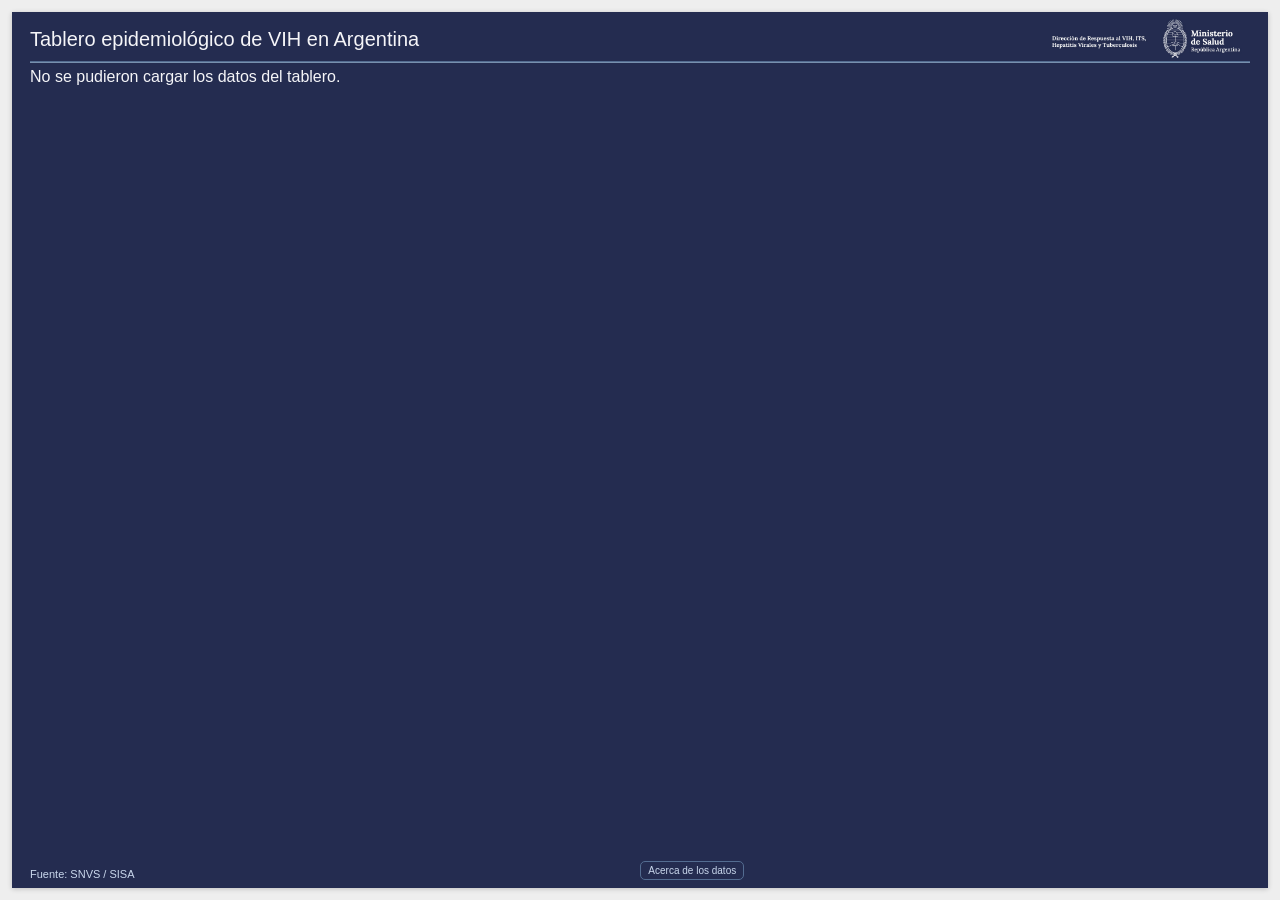
==== commit 6b96160c: "Actualiza tablero epidemiológico SNVS" ====
--- a/Tablero epidemiológico/index.html
+++ b/Tablero epidemiológico/index.html
@@ -1,5 +1,5 @@
 <!doctype html>
-<html lang="es"><head><meta charset="utf-8"><meta name="viewport" content="width=device-width,initial-scale=1"><title>Tablero epidemiológico de VIH en Argentina</title><link rel="stylesheet" href="tablero.css?v=5a34aff907e933073be30cf31697fdbc86e9126747e6f04a973ccd73c7a1d523"><script defer src="datos.js?v=08d4b84c9bd1db1214e5861d3b5631795f419cfc0ba12c6e5f6bb21f41cb4338"></script><script defer src="sifilis-local.js?v=eb937ed7e696e6b89b0c40c499ac1662954489f617b2821fdbd44c3e2dfa8a61"></script><script defer src="tablero.js?v=c95aaaac91baa90a50e27a6c3d71727dc5d7f3d532b2e5aba0de4948b0224da9"></script></head>
+<html lang="es"><head><meta charset="utf-8"><meta name="viewport" content="width=device-width,initial-scale=1"><title>Tablero epidemiológico de VIH en Argentina</title><link rel="stylesheet" href="tablero.css?v=d04a72d16de5ef54ba49300fca3171fcef43f9e4c0ba53571e85fa3a023d7923"><script defer src="datos.js?v=9c8181d454e59d46b661023f8b4f9da1be24ff3e5ba9770fe8194afd3291d6ab"></script><script defer src="sifilis-local.js?v=eb937ed7e696e6b89b0c40c499ac1662954489f617b2821fdbd44c3e2dfa8a61"></script><script defer src="tablero.js?v=26ad190cf5ffae4d35c20ef2ad4037ae05ce550cdb1f5fc3b241f1e5f7ed5e86"></script></head>
 <body>
 <div class="reporte-viewport"><main>
 <header><h1>Tablero epidemiológico de VIH en Argentina</h1><div class="logo-institucional"><img src="logo-institucional.jpg?v=9d30879857f6b8a193ab15d18e3f5077c43b7bac5452ae0323095294196f23f1" alt="Dirección de Respuesta al VIH, ITS, Hepatitis Virales y Tuberculosis. Ministerio de Salud de la República Argentina."></div></header>
--- a/Tablero epidemiológico/tablero.css
+++ b/Tablero epidemiológico/tablero.css
@@ -150,12 +150,11 @@
  .panel-mortalidad .mapa-y-ranking{height:650px;min-height:650px}
 }
 
-/* Navegación: 50% más alta que las alturas anteriores (30/26/38 px). */
-#navegacion{height:45px}
-#navegacion button{font-size:11px;padding:5px 4px;line-height:1.15}
+/* La barra gana filas cuando el zoom reduce el ancho disponible. */
+#navegacion{flex-wrap:wrap;height:auto;min-height:0;overflow:visible}
+#navegacion button{flex:1 0 min(8.5rem,100%);min-height:45px;max-width:none;font-size:12px;padding:5px 4px;line-height:1.15}
+#navegacion button span{max-width:none;overflow-wrap:anywhere}
 #navegacion .nav-icon{width:24px;height:24px;flex-basis:24px}
-@media(min-width:701px) and (max-height:760px){#navegacion{height:39px}}
-@media(max-width:700px){#navegacion{height:57px;min-height:57px}#navegacion button{min-height:56px;font-size:12px}}
 
 @media(min-width:701px){
  .definiciones-grid{grid-template-columns:repeat(3,minmax(0,1fr))}
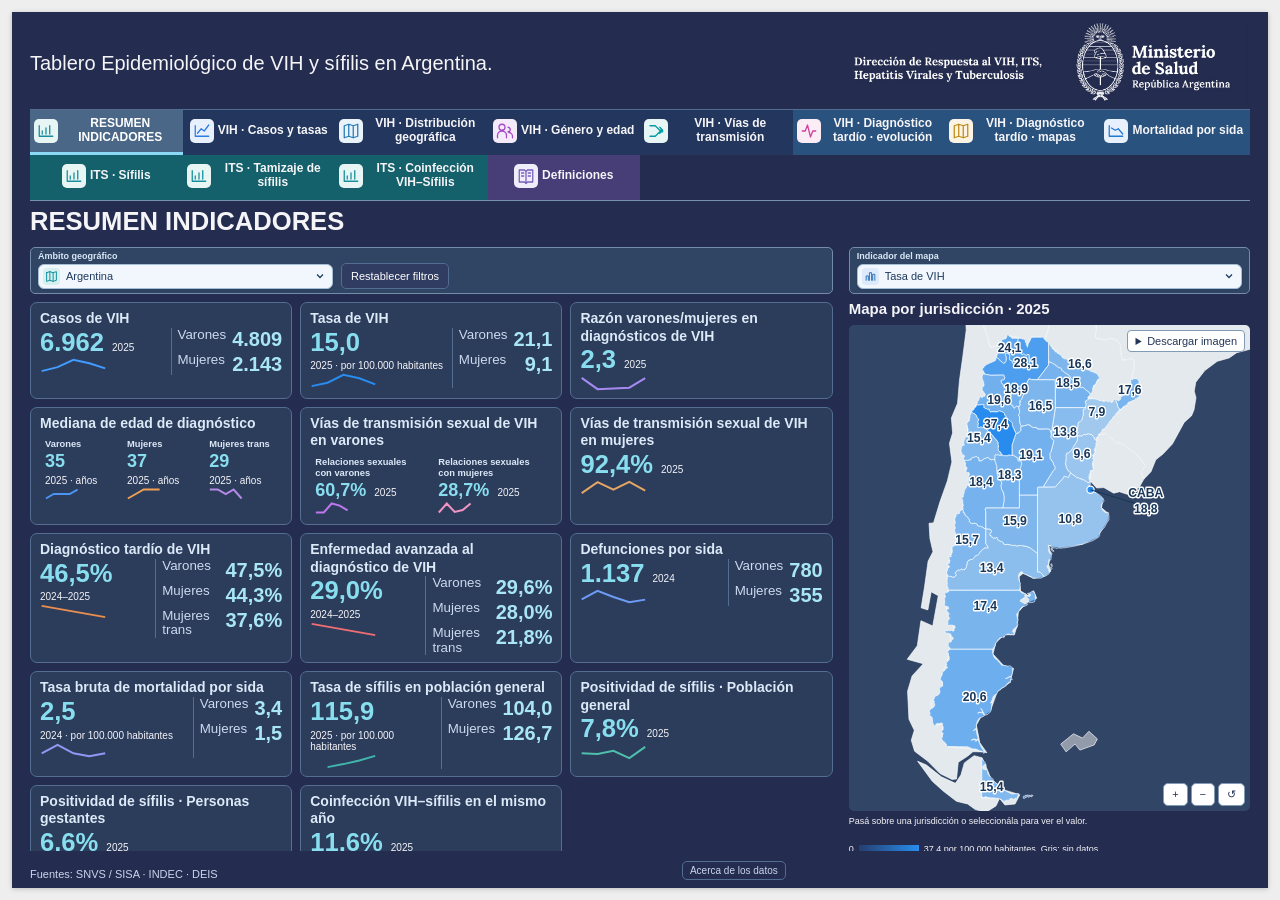
==== commit 49b5acd0: "Actualiza tablero epidemiológico SNVS" ====
--- a/Tablero epidemiológico/index.html
+++ b/Tablero epidemiológico/index.html
@@ -1,8 +1,8 @@
 <!doctype html>
-<html lang="es"><head><meta charset="utf-8"><meta name="viewport" content="width=device-width,initial-scale=1"><title>Tablero epidemiológico de VIH en Argentina</title><link rel="stylesheet" href="tablero.css?v=d04a72d16de5ef54ba49300fca3171fcef43f9e4c0ba53571e85fa3a023d7923"><script defer src="datos.js?v=9c8181d454e59d46b661023f8b4f9da1be24ff3e5ba9770fe8194afd3291d6ab"></script><script defer src="sifilis-local.js?v=eb937ed7e696e6b89b0c40c499ac1662954489f617b2821fdbd44c3e2dfa8a61"></script><script defer src="tablero.js?v=26ad190cf5ffae4d35c20ef2ad4037ae05ce550cdb1f5fc3b241f1e5f7ed5e86"></script></head>
+<html lang="es"><head><meta charset="utf-8"><meta name="viewport" content="width=device-width,initial-scale=1"><title>Tablero Epidemiológico de VIH y sífilis en Argentina.</title><link rel="stylesheet" href="tablero.css?v=431884f5cfa60b7dfa341d20ae8c2cdc069eba09d532dc3e366a7d3e1d8f46e4"><script defer src="datos.js?v=81a93d04b8bdb5049935886898395d4b5707276c449bd73c66e94adff003c442"></script><script defer src="sifilis-local.js?v=eb937ed7e696e6b89b0c40c499ac1662954489f617b2821fdbd44c3e2dfa8a61"></script><script defer src="tablero.js?v=26ad190cf5ffae4d35c20ef2ad4037ae05ce550cdb1f5fc3b241f1e5f7ed5e86"></script></head>
 <body>
 <div class="reporte-viewport"><main>
-<header><h1>Tablero epidemiológico de VIH en Argentina</h1><div class="logo-institucional"><img src="logo-institucional.jpg?v=9d30879857f6b8a193ab15d18e3f5077c43b7bac5452ae0323095294196f23f1" alt="Dirección de Respuesta al VIH, ITS, Hepatitis Virales y Tuberculosis. Ministerio de Salud de la República Argentina."></div></header>
+<header><h1>Tablero Epidemiológico de VIH y sífilis en Argentina.</h1><div class="logo-institucional"><img src="logo-institucional.jpg?v=9d30879857f6b8a193ab15d18e3f5077c43b7bac5452ae0323095294196f23f1" alt="Dirección de Respuesta al VIH, ITS, Hepatitis Virales y Tuberculosis. Ministerio de Salud de la República Argentina."></div></header>
 <nav aria-label="Secciones del tablero" id="navegacion"></nav>
 <div id="demo" hidden>DEMOSTRACIÓN · Datos ficticios para verificar el funcionamiento.</div>
 <div class="titulo-vista"><h2 id="titulo" tabindex="-1"></h2><button id="restablecer">Restablecer filtros</button></div>
--- a/Tablero epidemiológico/tablero.css
+++ b/Tablero epidemiológico/tablero.css
@@ -151,8 +151,8 @@
 }
 
 /* La barra gana filas cuando el zoom reduce el ancho disponible. */
-#navegacion{flex-wrap:wrap;height:auto;min-height:0;overflow:visible}
-#navegacion button{flex:1 0 min(8.5rem,100%);min-height:45px;max-width:none;font-size:12px;padding:5px 4px;line-height:1.15}
+#navegacion{display:grid;grid-template-columns:repeat(auto-fill,minmax(min(100%,max(8.5rem,calc(100% / 12))),1fr));height:auto;min-height:0;overflow:visible}
+#navegacion button{width:100%;min-height:45px;max-width:none;font-size:12px;padding:5px 4px;line-height:1.15}
 #navegacion button span{max-width:none;overflow-wrap:anywhere}
 #navegacion .nav-icon{width:24px;height:24px;flex-basis:24px}
 
